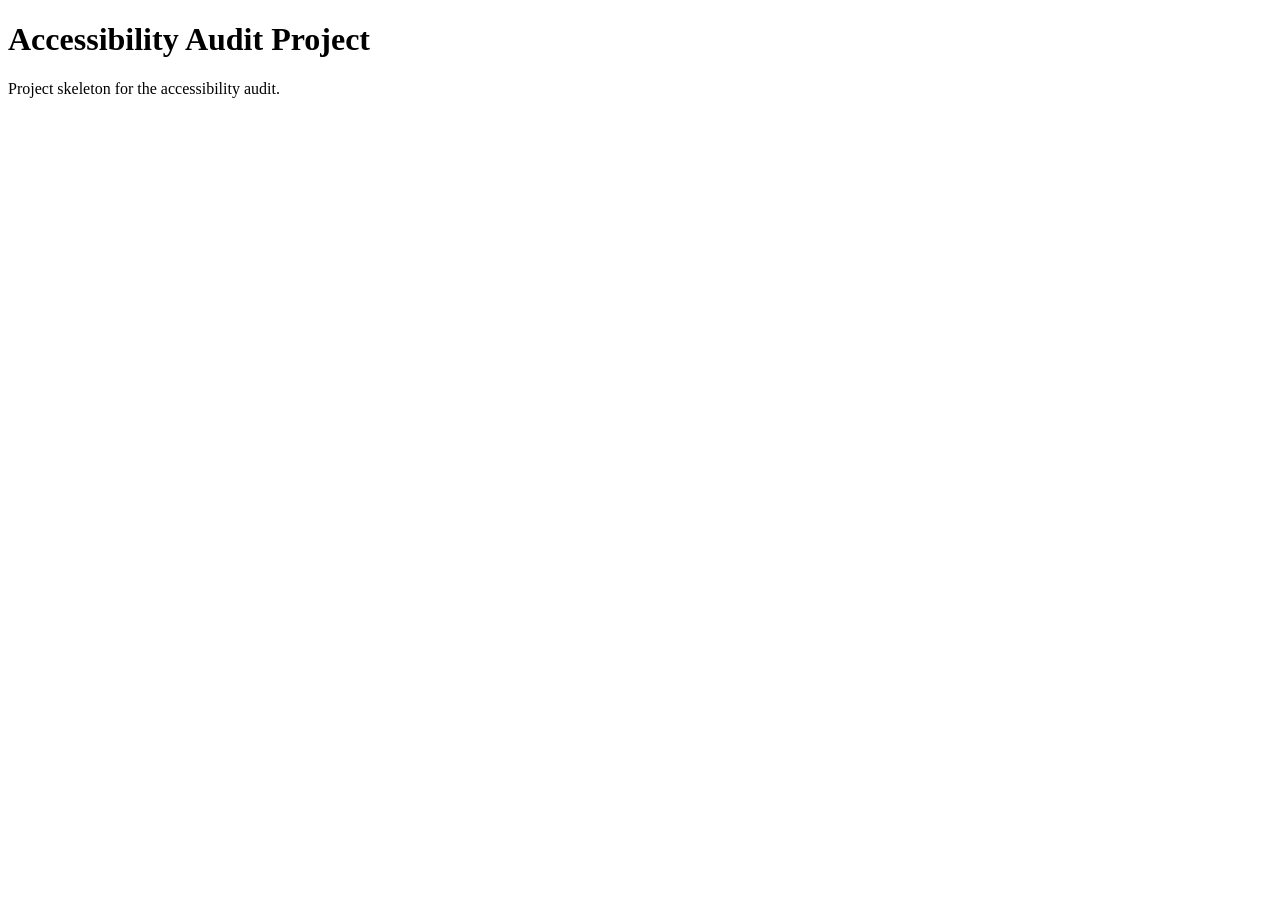
==== client/index.html @ 8d0c08ac "Initial accessibility audit project" ====
<!DOCTYPE html>
<html lang="en">
<head>
  <meta charset="UTF-8">
  <meta name="viewport" content="width=device-width, initial-scale=1.0">
  <title>Accessibility Audit Project</title>
</head>
<body>
  <h1>Accessibility Audit Project</h1>
  <p>Project skeleton for the accessibility audit.</p>
</body>
</html>
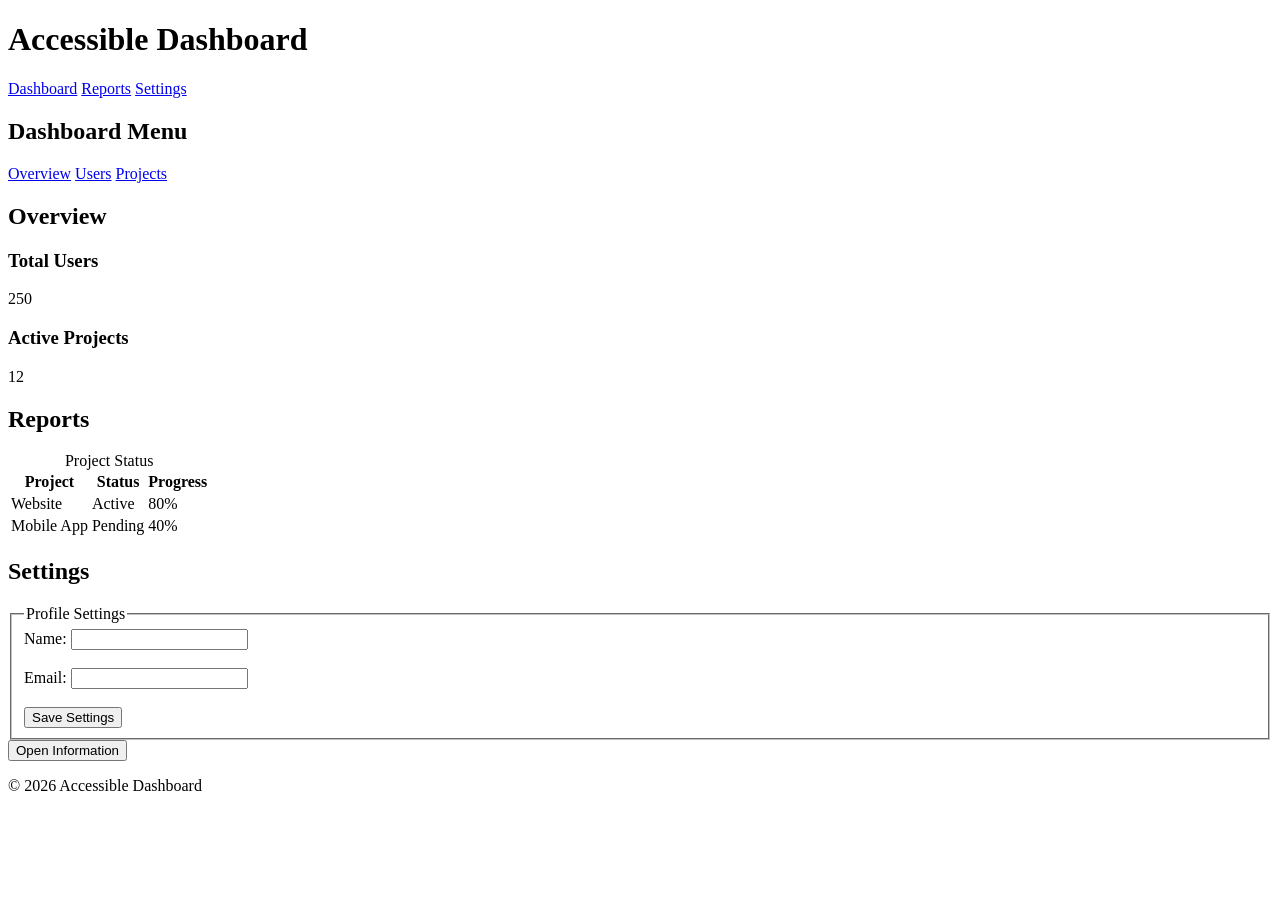
==== commit a4f7cf85: "Add semantic HTML and W3C validation" ====
--- a/client/index.html
+++ b/client/index.html
@@ -3,10 +3,124 @@
 <head>
   <meta charset="UTF-8">
   <meta name="viewport" content="width=device-width, initial-scale=1.0">
-  <title>Accessibility Audit Project</title>
+  <title>Accessible Dashboard</title>
 </head>
+
 <body>
-  <h1>Accessibility Audit Project</h1>
-  <p>Project skeleton for the accessibility audit.</p>
+
+  <header>
+    <h1>Accessible Dashboard</h1>
+
+    <nav aria-label="Main navigation">
+      <a href="#dashboard">Dashboard</a>
+      <a href="#reports">Reports</a>
+      <a href="#settings">Settings</a>
+    </nav>
+  </header>
+
+  <aside aria-label="Sidebar">
+    <h2>Dashboard Menu</h2>
+
+    <nav aria-label="Sidebar navigation">
+      <a href="#overview">Overview</a>
+      <a href="#users">Users</a>
+      <a href="#projects">Projects</a>
+    </nav>
+  </aside>
+
+  <main id="dashboard">
+
+    <section id="overview">
+      <h2>Overview</h2>
+
+      <article>
+        <h3>Total Users</h3>
+        <p>250</p>
+      </article>
+
+      <article>
+        <h3>Active Projects</h3>
+        <p>12</p>
+      </article>
+    </section>
+
+    <section id="reports">
+      <h2>Reports</h2>
+
+      <table>
+        <caption>Project Status</caption>
+
+        <thead>
+          <tr>
+            <th scope="col">Project</th>
+            <th scope="col">Status</th>
+            <th scope="col">Progress</th>
+          </tr>
+        </thead>
+
+        <tbody>
+          <tr>
+            <td>Website</td>
+            <td>Active</td>
+            <td>80%</td>
+          </tr>
+
+          <tr>
+            <td>Mobile App</td>
+            <td>Pending</td>
+            <td>40%</td>
+          </tr>
+        </tbody>
+      </table>
+    </section>
+
+    <section id="settings">
+      <h2>Settings</h2>
+
+      <form>
+        <fieldset>
+          <legend>Profile Settings</legend>
+
+          <label for="name">Name:</label>
+          <input
+            type="text"
+            id="name"
+            name="name"
+            required
+          >
+
+          <br><br>
+
+          <label for="email">Email:</label>
+          <input
+            type="email"
+            id="email"
+            name="email"
+            required
+          >
+
+          <br><br>
+
+          <button type="submit">Save Settings</button>
+        </fieldset>
+      </form>
+    </section>
+
+    <button type="button" id="openModal">
+      Open Information
+    </button>
+
+    <dialog id="infoModal">
+      <h2>Information</h2>
+      <p>This is an accessible modal dialog.</p>
+      <button type="button" id="closeModal">Close</button>
+    </dialog>
+
+  </main>
+
+  <footer>
+    <p>&copy; 2026 Accessible Dashboard</p>
+  </footer>
+
 </body>
 </html>
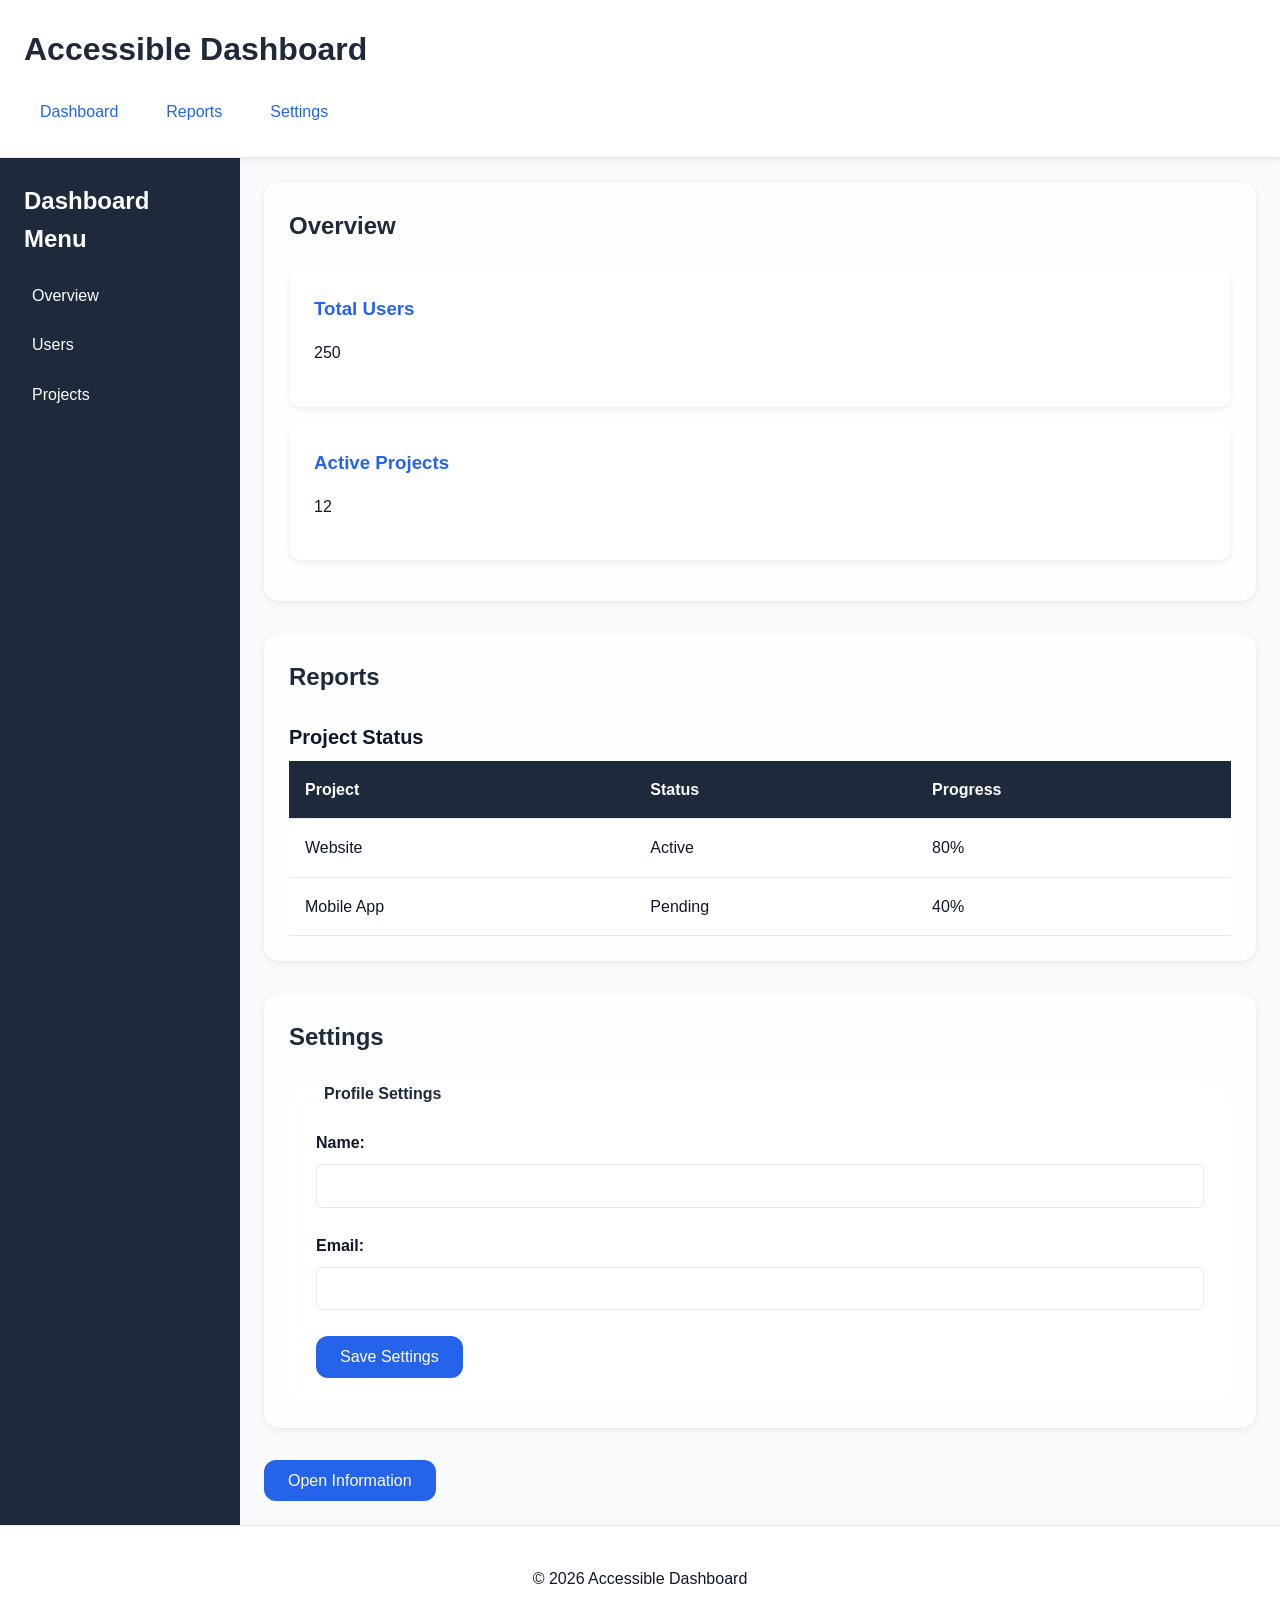
==== commit 11461336: "Add responsive CSS design and demo screenshots" ====
--- a/client/index.html
+++ b/client/index.html
@@ -4,6 +4,7 @@
   <meta charset="UTF-8">
   <meta name="viewport" content="width=device-width, initial-scale=1.0">
   <title>Accessible Dashboard</title>
+  <link rel="stylesheet" href="style.css">
 </head>
 
 <body>
@@ -12,9 +13,9 @@
     <h1>Accessible Dashboard</h1>
 
     <nav aria-label="Main navigation">
-      <a href="#dashboard">Dashboard</a>
-      <a href="#reports">Reports</a>
-      <a href="#settings">Settings</a>
+      <a href="index.html">Dashboard</a>
+      <a href="reports.html">Reports</a>
+      <a href="settings.html">Settings</a>
     </nav>
   </header>
 
--- a/client/style.css
+++ b/client/style.css
@@ -0,0 +1,410 @@
+:root {
+  /* Colors */
+  --primary-color: #2563eb;
+  --secondary-color: #1e293b;
+  --background-color: #f8fafc;
+  --surface-color: #ffffff;
+  --text-color: #0f172a;
+  --muted-text-color: #64748b;
+  --border-color: #e2e8f0;
+
+  /* Typography */
+  --font-family: Arial, sans-serif;
+  --font-size-small: 0.875rem;
+  --font-size-base: 1rem;
+  --font-size-large: 1.25rem;
+  --font-size-heading: 1.75rem;
+
+  /* Spacing */
+  --space-xs: 0.25rem;
+  --space-sm: 0.5rem;
+  --space-md: 1rem;
+  --space-lg: 1.5rem;
+  --space-xl: 2rem;
+
+  /* Border Radius */
+  --radius-sm: 0.375rem;
+  --radius-md: 0.75rem;
+  --radius-lg: 1rem;
+
+  /* Shadows */
+  --shadow-sm: 0 2px 6px rgba(15, 23, 42, 0.08);
+  --shadow-md: 0 8px 20px rgba(15, 23, 42, 0.12);
+}
+
+/* Base styles */
+
+* {
+  box-sizing: border-box;
+}
+
+html {
+  scroll-behavior: smooth;
+}
+
+body {
+  margin: 0;
+  font-family: var(--font-family);
+  font-size: var(--font-size-base);
+  line-height: 1.6;
+  color: var(--text-color);
+  background: var(--background-color);
+}
+
+a {
+  color: var(--primary-color);
+  text-decoration: none;
+}
+
+a:hover {
+  text-decoration: underline;
+}
+
+h1,
+h2,
+h3 {
+  margin-top: 0;
+}
+
+button,
+input {
+  font: inherit;
+}
+
+button {
+  cursor: pointer;
+}
+
+/* Header and navigation */
+
+header {
+  padding: var(--space-lg);
+  background: var(--surface-color);
+  border-bottom: 1px solid var(--border-color);
+  box-shadow: var(--shadow-sm);
+}
+
+header h1 {
+  margin-bottom: var(--space-md);
+  color: var(--secondary-color);
+}
+
+header nav {
+  display: flex;
+  flex-wrap: wrap;
+  gap: var(--space-md);
+}
+
+header nav a {
+  padding: var(--space-sm) var(--space-md);
+  border-radius: var(--radius-md);
+  transition: background-color 0.2s ease, transform 0.2s ease;
+}
+
+header nav a:hover {
+  background-color: var(--background-color);
+  text-decoration: none;
+  transform: translateY(-2px);
+}
+
+/* Dashboard layout */
+
+body {
+  display: grid;
+  grid-template-columns: 240px 1fr;
+  grid-template-areas:
+    "header header"
+    "sidebar main"
+    "footer footer";
+  min-height: 100vh;
+}
+
+header {
+  grid-area: header;
+}
+
+aside {
+  grid-area: sidebar;
+  padding: var(--space-lg);
+  background: var(--secondary-color);
+  color: white;
+}
+
+aside h2 {
+  margin-bottom: var(--space-md);
+}
+
+aside nav {
+  display: flex;
+  flex-direction: column;
+  gap: var(--space-sm);
+}
+
+aside nav a {
+  padding: var(--space-sm);
+  color: white;
+  border-radius: var(--radius-sm);
+  transition: background-color 0.2s ease;
+}
+
+aside nav a:hover {
+  background-color: rgba(255, 255, 255, 0.12);
+  text-decoration: none;
+}
+
+main {
+  grid-area: main;
+  padding: var(--space-xl);
+  min-width: 0;
+}
+
+footer {
+  grid-area: footer;
+  padding: var(--space-lg);
+  text-align: center;
+  background: var(--surface-color);
+  border-top: 1px solid var(--border-color);
+}
+
+/* Dashboard sections and cards */
+
+section {
+  margin-bottom: var(--space-xl);
+  padding: var(--space-lg);
+  background: var(--surface-color);
+  border: 1px solid var(--border-color);
+  border-radius: var(--radius-lg);
+  box-shadow: var(--shadow-sm);
+}
+
+section > h2 {
+  color: var(--secondary-color);
+  margin-bottom: var(--space-lg);
+}
+
+article {
+  padding: var(--space-lg);
+  margin-bottom: var(--space-md);
+  background: rgba(255, 255, 255, 0.7);
+  border: 1px solid var(--border-color);
+  border-radius: var(--radius-md);
+  box-shadow: var(--shadow-sm);
+  transition: transform 0.2s ease, box-shadow 0.2s ease;
+}
+
+article:hover {
+  transform: translateY(-3px);
+  box-shadow: var(--shadow-md);
+}
+
+article h3 {
+  color: var(--primary-color);
+  margin-bottom: var(--space-sm);
+}
+
+
+/* Data tables */
+
+table {
+  width: 100%;
+  border-collapse: collapse;
+  margin-top: var(--space-md);
+  background: var(--surface-color);
+}
+
+caption {
+  margin-bottom: var(--space-sm);
+  font-size: var(--font-size-large);
+  font-weight: bold;
+  text-align: left;
+}
+
+th,
+td {
+  padding: var(--space-md);
+  text-align: left;
+  border-bottom: 1px solid var(--border-color);
+}
+
+th {
+  background: var(--secondary-color);
+  color: white;
+}
+
+tbody tr:hover {
+  background: var(--background-color);
+}
+
+/* Accessible forms */
+
+form {
+  width: 100%;
+}
+
+fieldset {
+  padding: var(--space-lg);
+  border: 1px solid var(--border-color);
+  border-radius: var(--radius-md);
+  background: var(--surface-color);
+}
+
+legend {
+  padding: 0 var(--space-sm);
+  font-weight: bold;
+  color: var(--secondary-color);
+}
+
+label {
+  display: inline-block;
+  margin-bottom: var(--space-sm);
+  font-weight: bold;
+}
+
+input {
+  width: 100%;
+  padding: var(--space-sm) var(--space-md);
+  border: 1px solid var(--border-color);
+  border-radius: var(--radius-sm);
+  background: var(--surface-color);
+  color: var(--text-color);
+}
+
+input:focus {
+  outline: 3px solid rgba(37, 99, 235, 0.25);
+  border-color: var(--primary-color);
+}
+
+button {
+  padding: var(--space-sm) var(--space-lg);
+  border: 0;
+  border-radius: var(--radius-md);
+  background: var(--primary-color);
+  color: white;
+  transition: transform 0.2s ease, box-shadow 0.2s ease;
+}
+
+button:hover {
+  transform: translateY(-2px);
+  box-shadow: var(--shadow-sm);
+}
+
+/* Tablet layout */
+@media (max-width: 1024px) {
+  body {
+    grid-template-columns: 200px minmax(0, 1fr);
+  }
+
+  main {
+    padding: var(--space-lg);
+  }
+}
+
+/* Mobile layout */
+@media (max-width: 767px) {
+  body {
+    grid-template-columns: minmax(0, 1fr);
+    grid-template-areas:
+      "header"
+      "sidebar"
+      "main"
+      "footer";
+  }
+
+  header,
+  aside,
+  main,
+  footer {
+    min-width: 0;
+  }
+
+  aside nav {
+    flex-direction: row;
+    flex-wrap: wrap;
+  }
+
+  main {
+    padding: var(--space-md);
+  }
+
+  section {
+    padding: var(--space-md);
+  }
+
+  article {
+    padding: var(--space-md);
+  }
+
+  table {
+    display: block;
+    max-width: 100%;
+    overflow-x: auto;
+  }
+
+  th,
+  td {
+    padding: var(--space-sm);
+  }
+}
+
+/* Small mobile screens */
+@media (max-width: 320px) {
+  header,
+  main,
+  aside,
+  footer {
+    padding: var(--space-sm);
+  }
+
+  header nav {
+    gap: var(--space-xs);
+  }
+
+  header nav a {
+    padding: var(--space-xs);
+  }
+}
+
+/* Theme variables */
+
+:root {
+  --glass-background: rgba(255, 255, 255, 0.72);
+  --glass-border: rgba(255, 255, 255, 0.35);
+  --backdrop-blur: 12px;
+}
+
+[data-theme="dark"] {
+  --background-color: #0f172a;
+  --surface-color: #1e293b;
+  --text-color: #f8fafc;
+  --secondary-color: #334155;
+  --muted-text-color: #cbd5e1;
+  --border-color: #475569;
+
+  --glass-background: rgba(30, 41, 59, 0.72);
+  --glass-border: rgba(255, 255, 255, 0.12);
+}
+
+/* Glass effect */
+
+section,
+article,
+fieldset {
+  background: var(--glass-background);
+  border: 1px solid var(--glass-border);
+  backdrop-filter: blur(var(--backdrop-blur));
+  -webkit-backdrop-filter: blur(var(--backdrop-blur));
+}
+
+/* Tablet breakpoint */
+@media (min-width: 768px) {
+  main {
+    padding: var(--space-lg);
+  }
+}
+
+/* Large desktop breakpoint */
+@media (min-width: 1440px) {
+  main {
+    padding: var(--space-xl);
+  }
+}
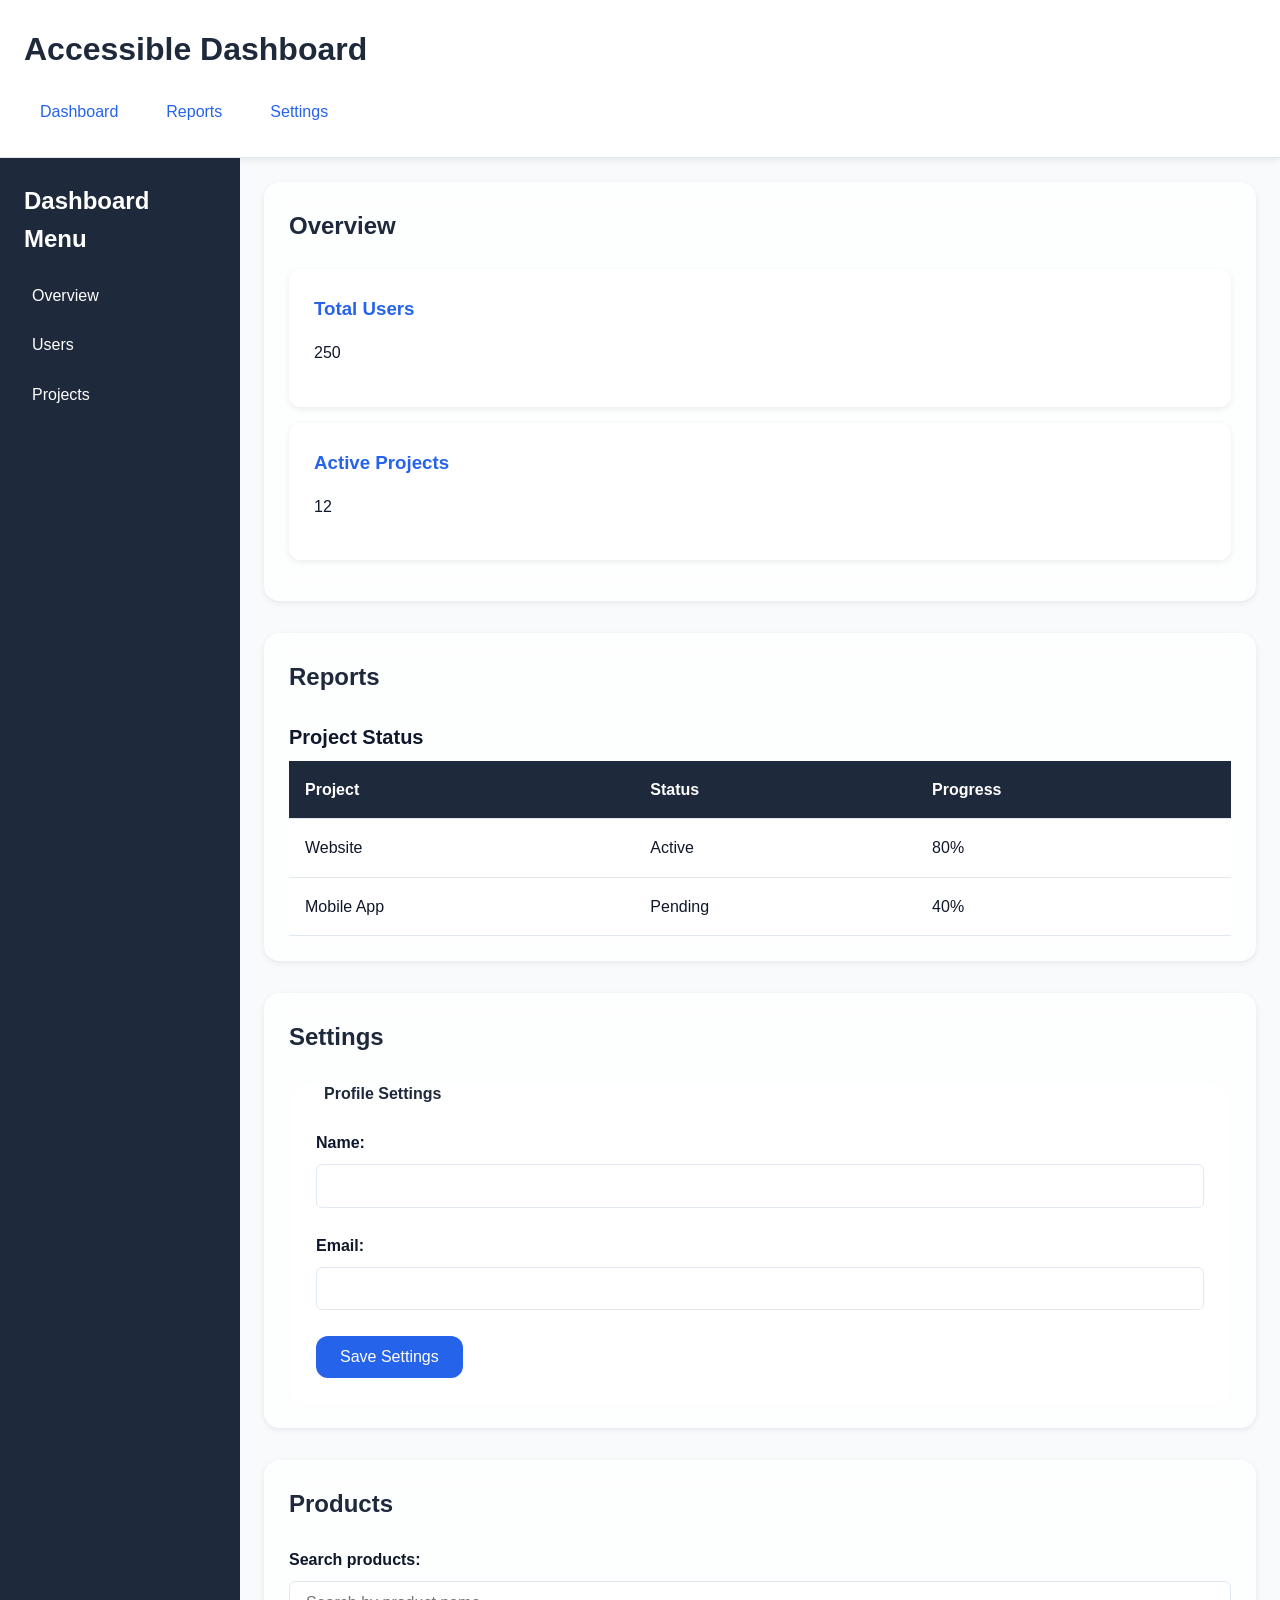
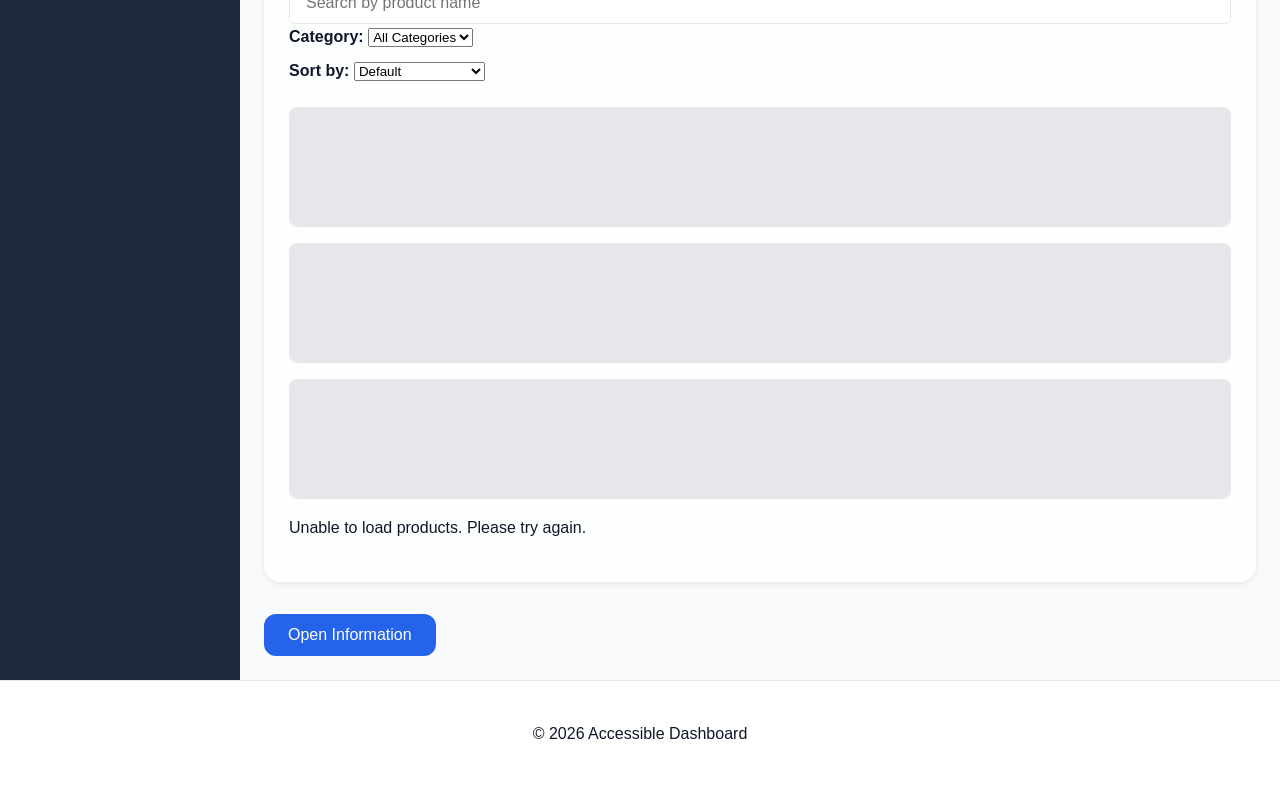
==== commit 38dfec34: "Add dynamic JavaScript API product features" ====
--- a/client/index.html
+++ b/client/index.html
@@ -107,6 +107,44 @@
       </form>
     </section>
 
+
+    <section id="products">
+  <h2>Products</h2>
+
+  <label for="searchInput">Search products:</label>
+  <input
+    type="search"
+    id="searchInput"
+    placeholder="Search by product name"
+  >
+
+  <label for="categoryFilter">Category:</label>
+  
+  <select id="categoryFilter">
+    <option value="all">All Categories</option>
+  </select>
+
+  <div id="categoryTabs" role="tablist" aria-label="Product categories"></div>
+
+  <label for="sortSelect">Sort by:</label>
+  <select id="sortSelect">
+    <option value="default">Default</option>
+    <option value="price-low">Price: Low to High</option>
+    <option value="price-high">Price: High to Low</option>
+    <option value="name">Name: A to Z</option>
+  </select>
+
+  <div id="loadingMessage" class="skeleton-container">
+    <div class="skeleton-card"></div>
+    <div class="skeleton-card"></div>
+    <div class="skeleton-card"></div>
+  </div>
+
+  <p id="errorMessage" role="alert" hidden></p>
+
+  <div id="productList"></div>
+</section>
+
     <button type="button" id="openModal">
       Open Information
     </button>
@@ -123,5 +161,7 @@
     <p>&copy; 2026 Accessible Dashboard</p>
   </footer>
 
+  <script type="module" src="app.js"></script>
+
 </body>
 </html>
--- a/client/style.css
+++ b/client/style.css
@@ -407,4 +407,31 @@
   main {
     padding: var(--space-xl);
   }
+}
+
+.skeleton-container {
+  display: grid;
+  gap: 1rem;
+  margin: 1rem 0;
+}
+
+.skeleton-card {
+  height: 120px;
+  border-radius: 8px;
+  background: #e5e7eb;
+  animation: skeleton-loading 1.5s infinite;
+}
+
+@keyframes skeleton-loading {
+  0% {
+    opacity: 0.5;
+  }
+
+  50% {
+    opacity: 1;
+  }
+
+  100% {
+    opacity: 0.5;
+  }
 }
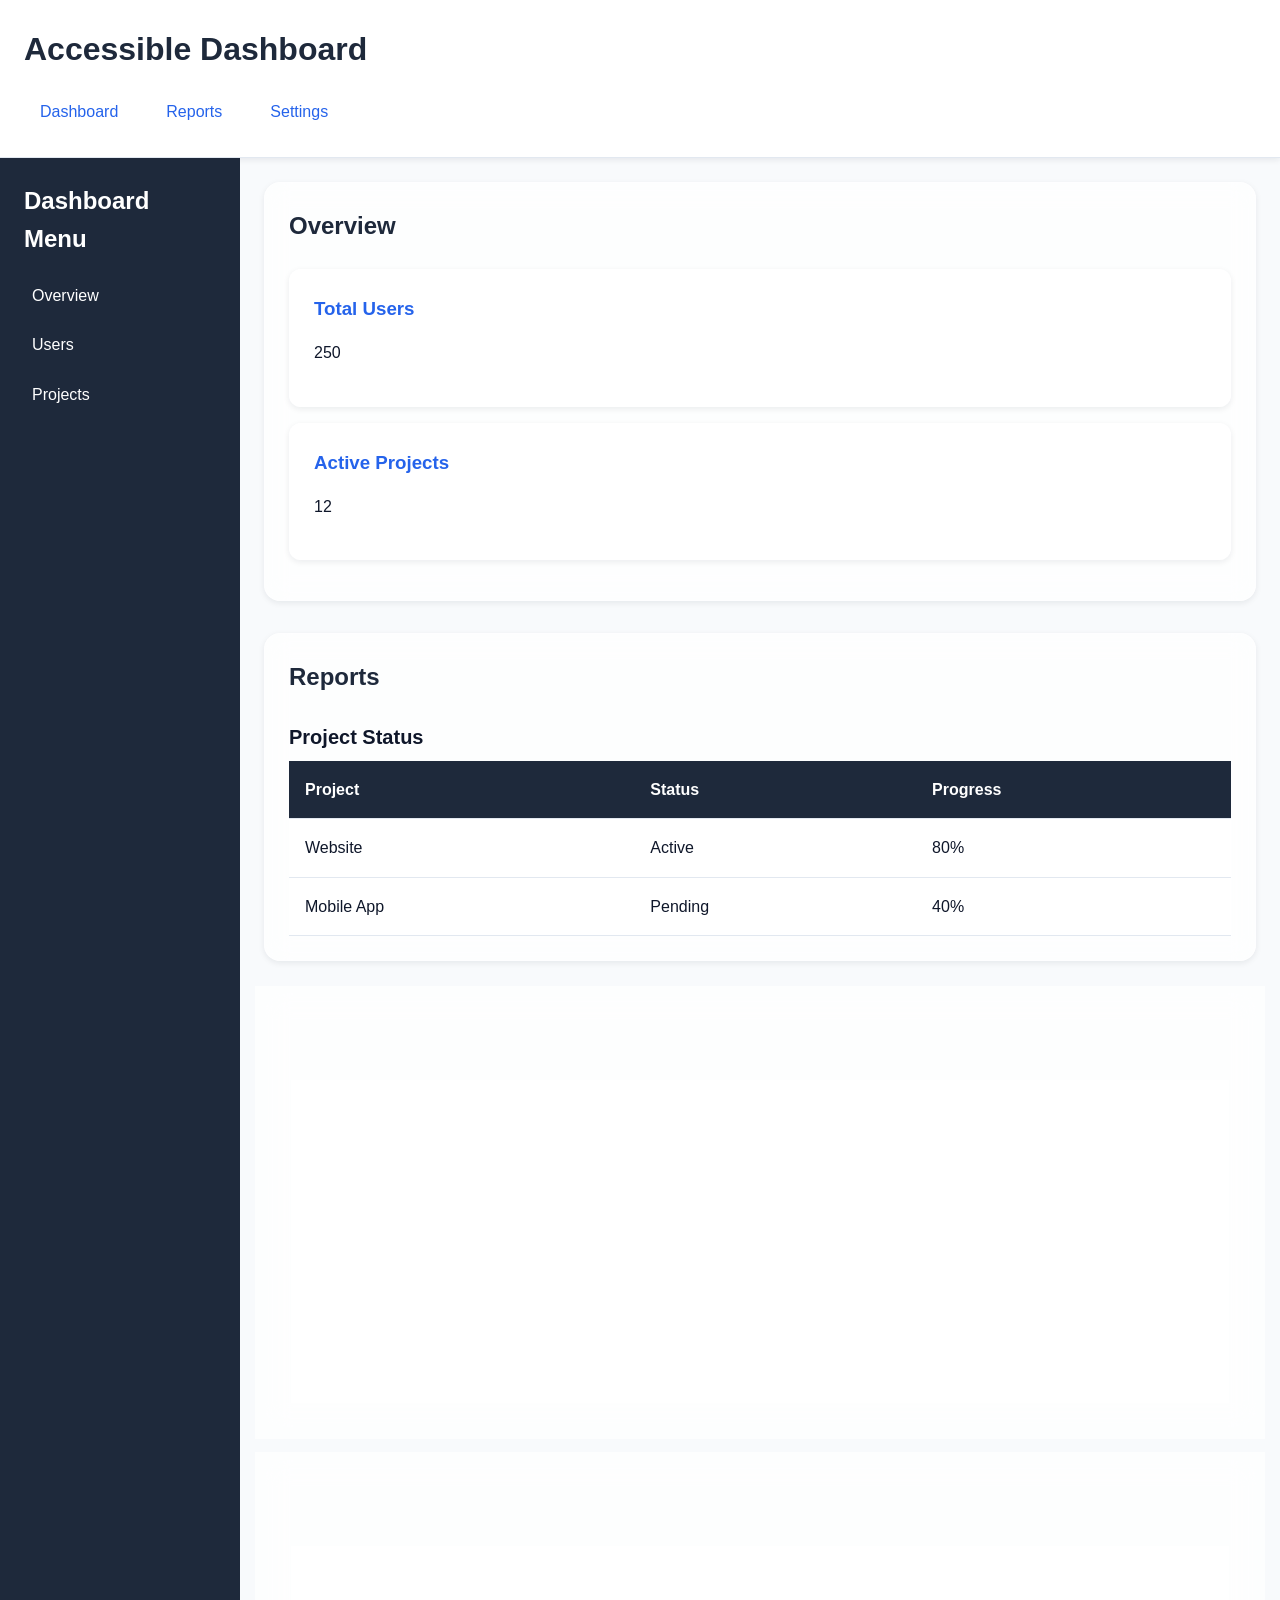
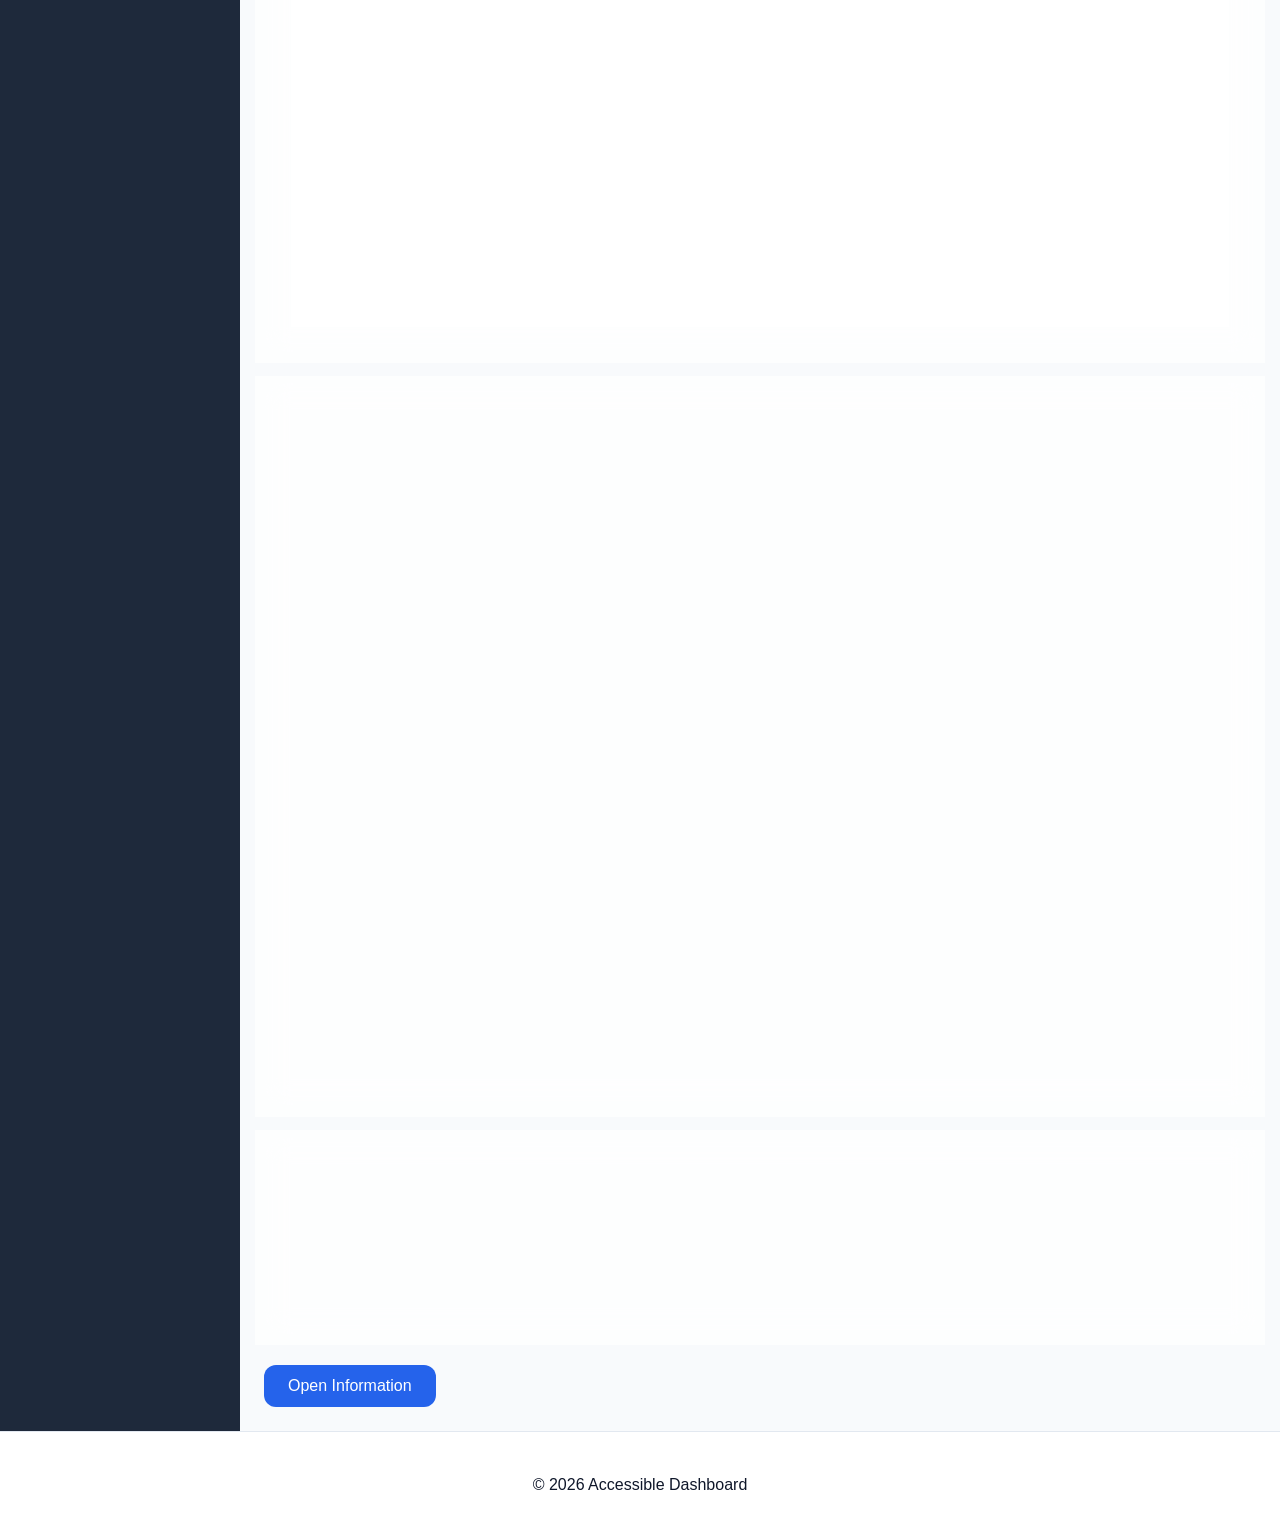
==== commit 7d47cec0: "Build authentication and shopping cart features" ====
--- a/client/index.html
+++ b/client/index.html
@@ -108,6 +108,42 @@
     </section>
 
 
+        <section id="authentication">
+      <h2>Login</h2>
+
+      <form id="loginForm">
+        <fieldset>
+          <legend>User Authentication</legend>
+
+          <label for="loginEmail">Email:</label>
+          <input
+            type="email"
+            id="loginEmail"
+            name="loginEmail"
+            required
+          >
+
+          <br><br>
+
+          <label for="loginPassword">Password:</label>
+          <input
+            type="password"
+            id="loginPassword"
+            name="loginPassword"
+            required
+          >
+
+          <br><br>
+
+          <button type="submit">Login</button>
+          <button type="button" id="logoutButton" hidden>Logout</button>
+
+          <p id="authMessage" role="status"></p>
+        </fieldset>
+      </form>
+    </section>
+
+
     <section id="products">
   <h2>Products</h2>
 
@@ -145,6 +181,18 @@
   <div id="productList"></div>
 </section>
 
+    <section id="cart">
+      <h2>Shopping Cart</h2>
+
+      <div id="cartList">
+        <p>Your cart is empty.</p>
+      </div>
+
+      <p>
+        <strong>Total: $<span id="cartTotal">0.00</span></strong>
+      </p>
+    </section>
+
     <button type="button" id="openModal">
       Open Information
     </button>
